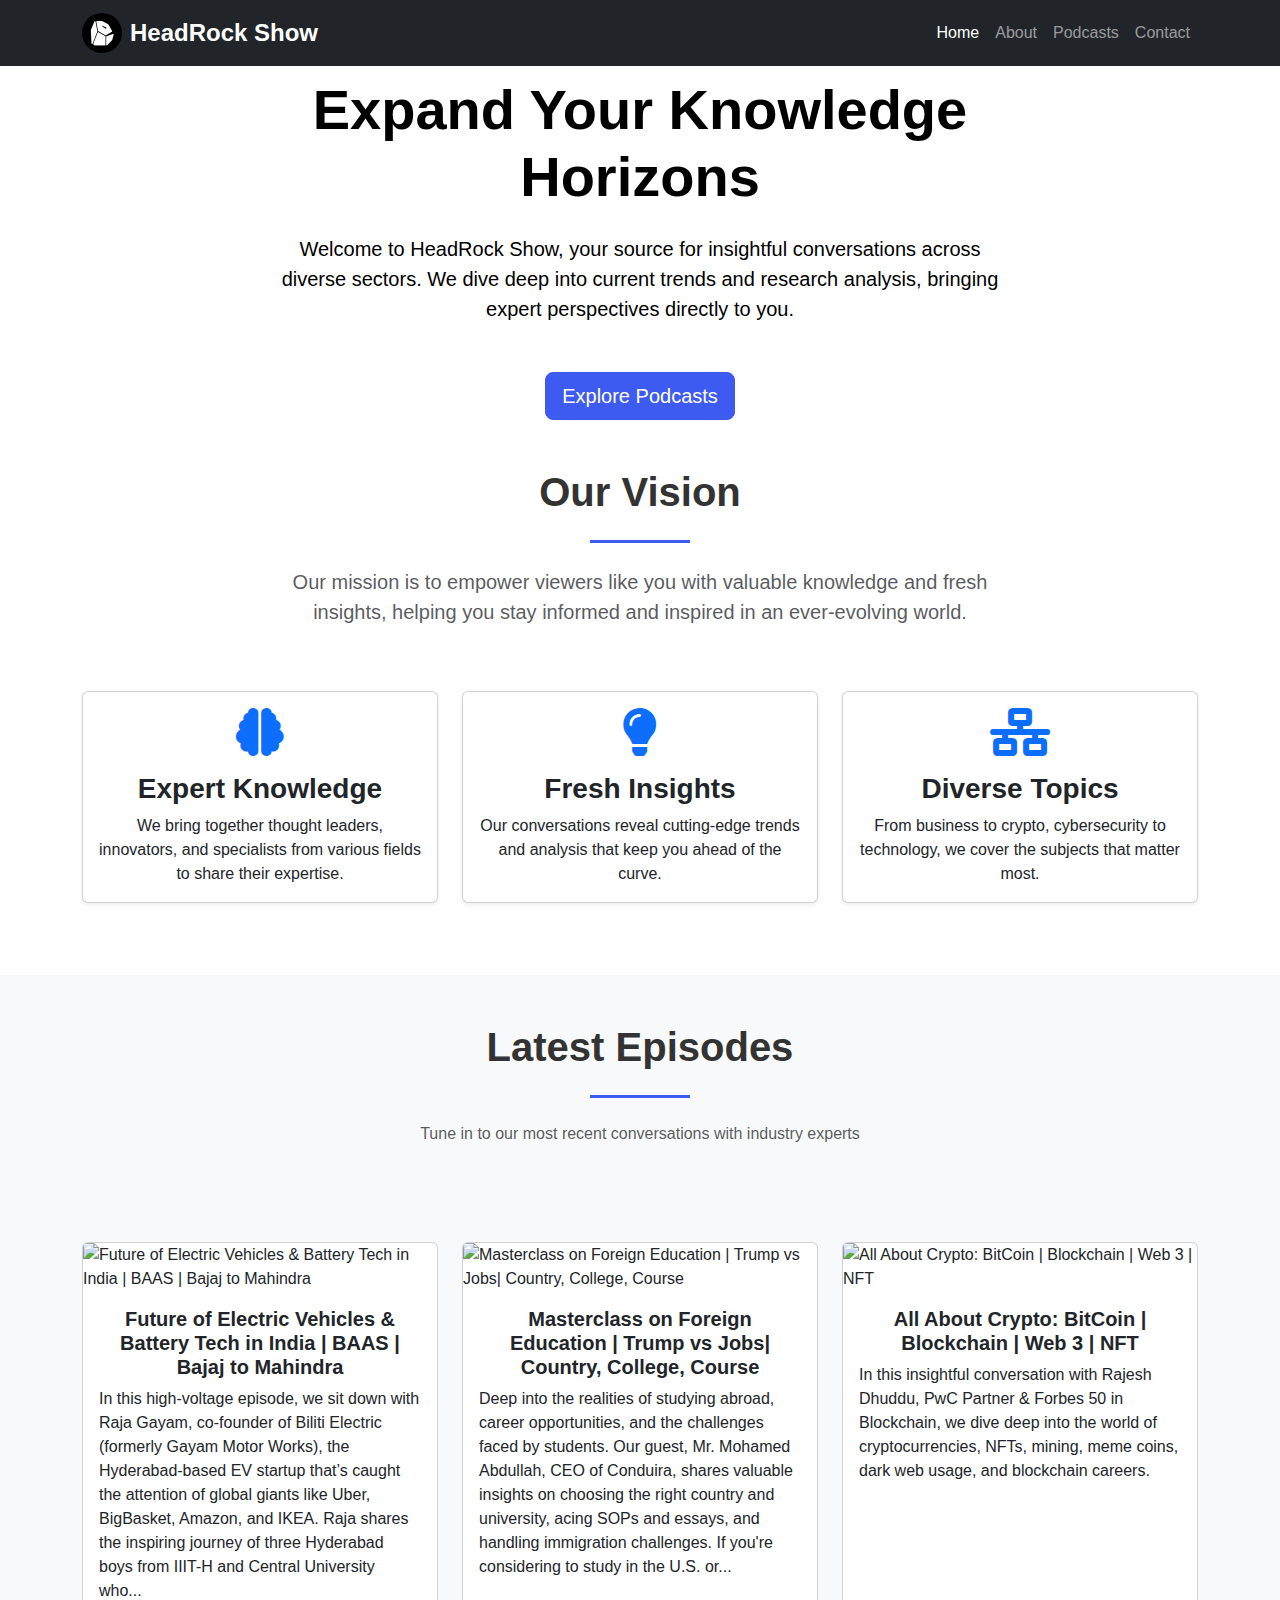
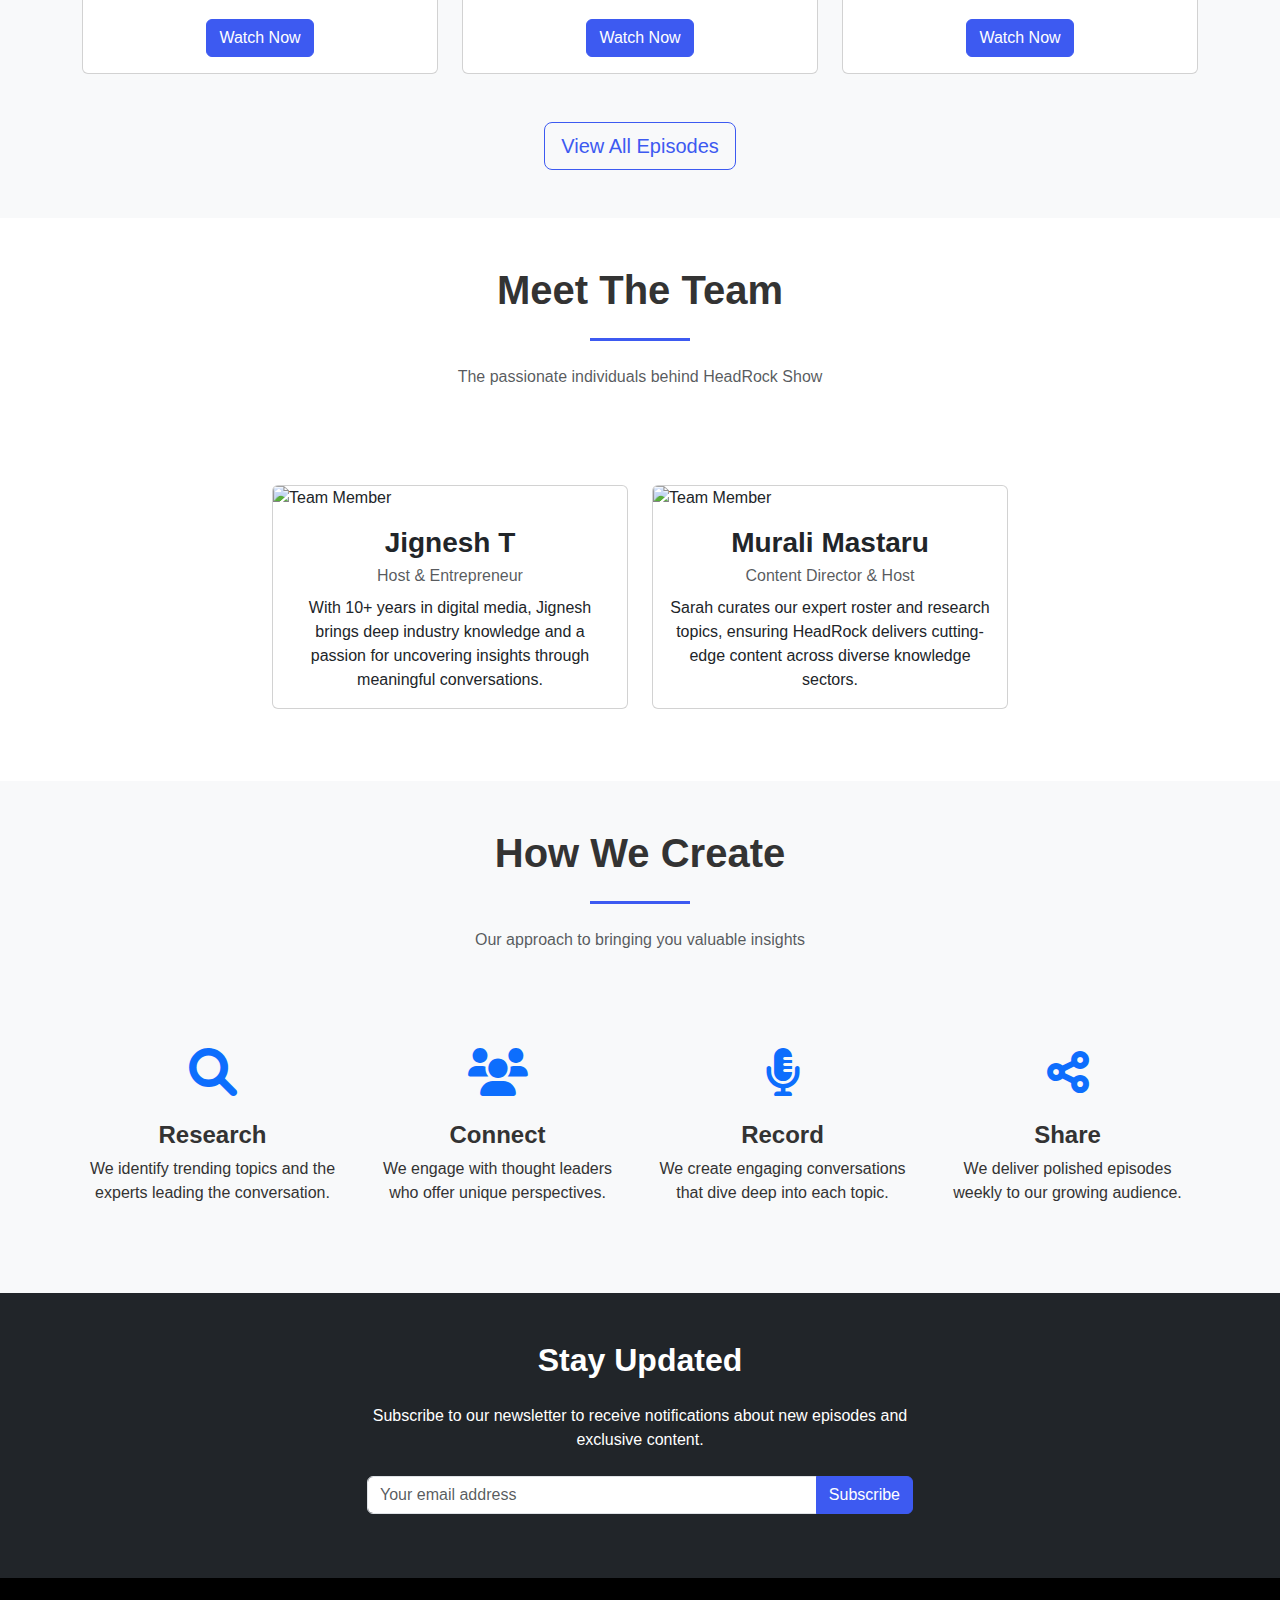
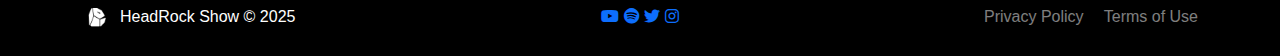
==== index.html @ 4a5c7bd9 "first basic website with index page functionality" ====
<!DOCTYPE html>
<html lang="en">
<head>
    <meta charset="UTF-8">
    <meta name="viewport" content="width=device-width, initial-scale=1.0">
    <meta name="description" content="HeadRock Show - Insightful conversations across diverse sectors with expert perspectives">
    <title>HeadRock Show - Knowledge Podcasts</title>
    <!-- Bootstrap CSS -->
    <link href="https://cdn.jsdelivr.net/npm/bootstrap@5.3.0/dist/css/bootstrap.min.css" rel="stylesheet">
    <!-- Font Awesome -->
    <link rel="stylesheet" href="https://cdnjs.cloudflare.com/ajax/libs/font-awesome/6.0.0/css/all.min.css">
    <!-- Custom CSS -->
    <link rel="stylesheet" href="styles/styles.css">
    <!-- Favicon -->
    <link rel="icon" href="images/favicon.ico">
</head>
<body>
    <!-- Navigation -->
    <nav class="navbar navbar-expand-lg navbar-dark bg-dark fixed-top">
        <div class="container">
            <a class="navbar-brand d-flex align-items-center" href="index.html">
                <img src="images/headrock-logo.png" alt="HeadRock Show Logo" width="40" height="40" class="rounded-circle bg-dark">
                <span class="ms-2">HeadRock Show</span>
            </a>
            <button class="navbar-toggler" type="button" data-bs-toggle="collapse" data-bs-target="#navbarNav"
                    aria-controls="navbarNav" aria-expanded="false" aria-label="Toggle navigation">
                <span class="navbar-toggler-icon"></span>
            </button>
            <div class="collapse navbar-collapse" id="navbarNav">
                <ul class="navbar-nav ms-auto">
                    <li class="nav-item">
                        <a class="nav-link active" aria-current="page" href="index.html">Home</a>
                    </li>
                    <li class="nav-item">
                        <a class="nav-link" href="pages/about.html">About</a>
                    </li>
                    <li class="nav-item">
                        <a class="nav-link" href="pages/podcasts.html">Podcasts</a>
                    </li>
                    <li class="nav-item">
                        <a class="nav-link" href="pages/contact.html">Contact</a>
                    </li>
                </ul>
            </div>
        </div>
    </nav>

    <!-- Hero Section -->
   <header class="hero-section text-black text-center">
       <div class="container position-relative" style="z-index: 1;">
           <div class="row justify-content-center">
               <div class="col-lg-8">
                   <h1 class="display-4 fw-bold mb-4">Expand Your Knowledge Horizons</h1>
                   <p class="lead mb-5">Welcome to HeadRock Show, your source for insightful conversations across diverse sectors. We dive deep into current trends and research analysis, bringing expert perspectives directly to you.</p>
                   <a href="#latest-podcasts" class="btn btn-primary btn-lg">Explore Podcasts</a>
               </div>
           </div>
       </div>
   </header>

    <!-- About Section -->
    <section class="about-section py-5">
        <div class="container">
            <div class="row justify-content-center">
                <div class="col-lg-8 text-center">
                    <h2 class="section-heading">Our Vision</h2>
                    <hr class="divider my-4">
                    <p class="lead text-muted">
                        Our mission is to empower viewers like you with valuable knowledge and fresh insights,
                        helping you stay informed and inspired in an ever-evolving world.
                    </p>
                </div>
            </div>
            <div class="row mt-5">
                <div class="col-md-4 mb-4">
                    <div class="card h-100 shadow-sm">
                        <div class="card-body text-center">
                            <i class="fas fa-brain fa-3x mb-3 text-primary"></i>
                            <h3 class="card-title">Expert Knowledge</h3>
                            <p class="card-text">We bring together thought leaders, innovators, and specialists from various fields to share their expertise.</p>
                        </div>
                    </div>
                </div>
                <div class="col-md-4 mb-4">
                    <div class="card h-100 shadow-sm">
                        <div class="card-body text-center">
                            <i class="fas fa-lightbulb fa-3x mb-3 text-primary"></i>
                            <h3 class="card-title">Fresh Insights</h3>
                            <p class="card-text">Our conversations reveal cutting-edge trends and analysis that keep you ahead of the curve.</p>
                        </div>
                    </div>
                </div>
                <div class="col-md-4 mb-4">
                    <div class="card h-100 shadow-sm">
                        <div class="card-body text-center">
                            <i class="fas fa-network-wired fa-3x mb-3 text-primary"></i>
                            <h3 class="card-title">Diverse Topics</h3>
                            <p class="card-text">From business to crypto, cybersecurity to technology, we cover the subjects that matter most.</p>
                        </div>
                    </div>
                </div>
            </div>
        </div>
    </section>

    <!-- Latest Podcasts Section -->
    <section id="latest-podcasts" class="podcasts-section py-5 bg-light">
        <div class="container">
            <div class="row mb-5">
                <div class="col-12 text-center">
                    <h2 class="section-heading">Latest Episodes</h2>
                    <hr class="divider my-4">
                    <p class="text-muted mb-5">Tune in to our most recent conversations with industry experts</p>
                </div>
            </div>
            <div class="row g-4" id="podcast-container">
                <!-- Podcast items will be inserted here by JavaScript -->
            </div>
            <div class="row mt-5">
                <div class="col-12 text-center">
                    <a href="pages/podcasts.html" class="btn btn-outline-primary btn-lg">View All Episodes</a>
                </div>
            </div>
        </div>
    </section>

    <!-- Team Section -->
    <section class="team-section py-5">
        <div class="container">
            <div class="row mb-5">
                <div class="col-12 text-center">
                    <h2 class="section-heading">Meet The Team</h2>
                    <hr class="divider my-4">
                    <p class="text-muted mb-5">The passionate individuals behind HeadRock Show</p>
                </div>
            </div>
            <div class="row justify-content-center">
                <div class="col-lg-4 col-md-6 mb-4">
                    <div class="card team-card h-100">
                        <img src="images/team/jignesh.jpg" class="card-img-top" alt="Team Member">
                        <div class="card-body text-center">
                            <h3 class="card-title">Jignesh T</h3>
                            <p class="card-subtitle mb-2 text-muted">Host & Entrepreneur</p>
                            <p class="card-text">With 10+ years in digital media, Jignesh brings deep industry knowledge and a passion for uncovering insights through meaningful conversations.</p>
                        </div>
                    </div>
                </div>
                <div class="col-lg-4 col-md-6 mb-4">
                    <div class="card team-card h-100">
                        <img src="images/team/murali.jpg" class="card-img-top" alt="Team Member">
                        <div class="card-body text-center">
                            <h3 class="card-title">Murali Mastaru</h3>
                            <p class="card-subtitle mb-2 text-muted">Content Director & Host</p>
                            <p class="card-text">Sarah curates our expert roster and research topics, ensuring HeadRock delivers cutting-edge content across diverse knowledge sectors.</p>
                        </div>
                    </div>
                </div>
            </div>
        </div>
    </section>

    <!-- Our Process Section -->
    <section class="process-section py-5 bg-light">
        <div class="container">
            <div class="row mb-5">
                <div class="col-12 text-center">
                    <h2 class="section-heading">How We Create</h2>
                    <hr class="divider my-4">
                    <p class="text-muted mb-5">Our approach to bringing you valuable insights</p>
                </div>
            </div>
            <div class="row">
                <div class="col-md-3 mb-4">
                    <div class="process-step text-center">
                        <div class="process-icon">
                            <i class="fas fa-search fa-3x text-primary"></i>
                        </div>
                        <h4 class="mt-4">Research</h4>
                        <p>We identify trending topics and the experts leading the conversation.</p>
                    </div>
                </div>
                <div class="col-md-3 mb-4">
                    <div class="process-step text-center">
                        <div class="process-icon">
                            <i class="fas fa-users fa-3x text-primary"></i>
                        </div>
                        <h4 class="mt-4">Connect</h4>
                        <p>We engage with thought leaders who offer unique perspectives.</p>
                    </div>
                </div>
                <div class="col-md-3 mb-4">
                    <div class="process-step text-center">
                        <div class="process-icon">
                            <i class="fas fa-microphone-alt fa-3x text-primary"></i>
                        </div>
                        <h4 class="mt-4">Record</h4>
                        <p>We create engaging conversations that dive deep into each topic.</p>
                    </div>
                </div>
                <div class="col-md-3 mb-4">
                    <div class="process-step text-center">
                        <div class="process-icon">
                            <i class="fas fa-share-alt fa-3x text-primary"></i>
                        </div>
                        <h4 class="mt-4">Share</h4>
                        <p>We deliver polished episodes weekly to our growing audience.</p>
                    </div>
                </div>
            </div>
        </div>
    </section>

    <!-- Newsletter Section -->
    <section class="newsletter-section py-5 bg-dark text-white">
        <div class="container">
            <div class="row justify-content-center">
                <div class="col-lg-6 text-center">
                    <h2 class="mb-4">Stay Updated</h2>
                    <p class="mb-4">Subscribe to our newsletter to receive notifications about new episodes and exclusive content.</p>
                    <form class="newsletter-form">
                        <div class="input-group mb-3">
                            <input type="email" class="form-control" placeholder="Your email address" aria-label="Email address" required>
                            <button class="btn btn-primary" type="submit">Subscribe</button>
                        </div>
                    </form>
                </div>
            </div>
        </div>
    </section>

    <!-- Footer -->
    <footer class="footer py-4 bg-black text-white">
        <div class="container">
            <div class="row align-items-center">
                <div class="col-lg-4 text-lg-start mb-3 mb-lg-0">
                    <div class="d-flex align-items-center">
                        <img src="images/headrock-logo.png" alt="HeadRock Show Logo" width="30" height="30" class="me-2">
                        <span>HeadRock Show &copy; 2025</span>
                    </div>
                </div>
                <div class="col-lg-4 text-lg-center mb-3 mb-lg-0">
                    <a href="https://www.youtube.com/@HeadRockShow" class="social-link"><i class="fab fa-youtube"></i></a>
                    <a href="https://open.spotify.com/show/0QrUHwykuc8BdGKto3qQvy" class="social-link"><i class="fab fa-spotify"></i></a>
                    <a href="https://www.x.com/headrockshow/" class="social-link"><i class="fab fa-twitter"></i></a>
                    <a href="https://www.instagram.com/headrockshow/" class="social-link"><i class="fab fa-instagram"></i></a>
                </div>
                <div class="col-lg-4 text-lg-end">
                    <a href="privacy.html" class="text-decoration-none me-3 text-white-50">Privacy Policy</a>
                    <a href="terms.html" class="text-decoration-none text-white-50">Terms of Use</a>
                </div>
            </div>
        </div>
    </footer>

    <!-- Bootstrap JS Bundle with Popper -->
    <script src="https://cdn.jsdelivr.net/npm/bootstrap@5.3.0/dist/js/bootstrap.bundle.min.js"></script>
    <!-- Custom JS -->
    <script src="js/podcasts.js"></script>
    <script src="js/main.js"></script>
</body>
</html>
---- styles/styles.css ----
/* General Styles */
:root {
    --primary-color: #3d5af1;
    --primary-dark: #2a3eb1;
    --secondary-color: #ff5722;
    --dark-color: #212529;
    --light-color: #f8f9fa;
    --text-color: #333333;
    --text-muted: #6c757d;
}

body {
    font-family: 'Segoe UI', Tahoma, Geneva, Verdana, sans-serif;
    color: var(--text-color);
    padding-top: 76px; /* Adjust for fixed navbar */
}

/* Typography */
h1, h2, h3, h4, h5, h6 {
    font-weight: 600;
}

.section-heading {
    font-size: 2.5rem;
    font-weight: 700;
}

/* Dividers */
.divider {
    max-width: 6.25rem;
    border-width: 0.2rem;
    border-color: var(--primary-color);
    margin: 1.5rem auto;  /* Centers the divider */
    opacity: 1;
}

/* Buttons */
.btn-primary {
    background-color: var(--primary-color);
    border-color: var(--primary-color);
}

.btn-primary:hover {
    background-color: var(--primary-dark);
    border-color: var(--primary-dark);
}

.btn-outline-primary {
    color: var(--primary-color);
    border-color: var(--primary-color);
}

.btn-outline-primary:hover {
    background-color: var(--primary-color);
    border-color: var(--primary-color);
}

/* Navbar */
/* Navbar */
.navbar {
    z-index: 9999;
    position: fixed;
    top: 0;
    width: 100%;


.navbar-brand {
    font-weight: 700;
    font-size: 1.5rem;
}

.navbar-dark .navbar-nav .nav-link {
    color: rgba(255, 255, 255, 0.8);
    font-weight: 500;
    margin-left: 0.5rem;
    margin-right: 0.5rem;
}

.navbar-dark .navbar-nav .nav-link:hover,
.navbar-dark .navbar-nav .nav-link.active {
    color: white;
}

/* Hero Section */
.hero-section {
    background: linear-gradient(rgba(33, 37, 41, 0.75), rgba(33, 37, 41, 0.75)), url('images/hero-bg.jpg');
    background-position: center;
    background-repeat: no-repeat;
    background-size: cover;
    position: relative;
    min-height: 100vh;
    display: flex;
    align-items: center;
    margin-top: 0; /* Remove any top margin */
    padding-top: 76px; /* Match navbar height */
}

.hero-section::before {
    content: "";
    position: absolute;
    top: 0;
    left: 0;
    width: 100%;
    height: 100%;
    background-color: rgba(0, 0, 0, 0.4);
    z-index: 1;
}

.hero-section .container {
    position: relative;
    z-index: 2; /* Higher than the overlay */
}

.hero-section h1,
.hero-section p,
.hero-section a {
    text-shadow: 1px 1px 3px rgba(0, 0, 0, 0.5);
    color: white;
}
/* Podcast Cards */
.podcast-card {
    transition: transform 0.3s ease, box-shadow 0.3s ease;
    overflow: hidden;
}

.podcast-card:hover {
    transform: translateY(-5px);
    box-shadow: 0 0.5rem 1rem rgba(0, 0, 0, 0.15);
}

.podcast-card .card-img-top {
    height: 200px;
    object-fit: cover;
}

.podcast-card .category-badge {
    position: absolute;
    top: 10px;
    right: 10px;
    background-color: var(--primary-color);
    color: white;
    padding: 0.25rem 0.75rem;
    border-radius: 50px;
    font-size: 0.8rem;
    font-weight: 500;
}

.podcast-card .date {
    font-size: 0.85rem;
    color: var(--text-muted);
}

.podcast-card .btn-watch {
    background-color: var(--secondary-color);
    border-color: var(--secondary-color);
    color: white;
}

.podcast-card .btn-watch:hover {
    background-color: #e64a19;
    border-color: #e64a19;
}

/* Team Cards */
.team-card {
    transition: transform 0.3s ease;
}

.team-card:hover {
    transform: translateY(-5px);
}

.team-card img {
    height: 300px;
    object-fit: cover;
}

.team-card .social-icon {
    color: var(--primary-color);
    font-size: 1.2rem;
    margin: 0 0.5rem;
}

/* Process Section */
.process-icon {
    height: 100px;
    width: 100px;
    display: flex;
    align-items: center;
    justify-content: center;
    margin: 0 auto;
    background-color: rgba(61, 90, 241, 0.1);
    border-radius: 50%;
}

/* Social Links */
.social-link {
    font-size: 1.5rem;
    color: white;
    margin: 0 0.75rem;
    transition: color 0.3s ease;
}

.social-link:hover {
    color: #3d5af1;
}

/* Pagination */
.pagination .page-item.active .page-link {
    background-color: var(--primary-color);
    border-color: var(--primary-color);
}

.pagination .page-link {
    color: var(--primary-color);
}

/* Page Header */
.page-header {
    background: linear-gradient(rgba(33, 37, 41, 0.85), rgba(33, 37, 41, 0.85)), url('../images/page-header-bg.jpg');
    background-position: center;
    background-repeat: no-repeat;
    background-size: cover;
}

/* Media Queries */
@media (max-width: 768px) {
    .hero-section {
        padding-top: 7rem;
        padding-bottom: 7rem;
    }

    .section-heading {
        font-size: 2rem;
    }
}

/* Newsletter Form */
.newsletter-form .form-control {
    border-top-right-radius: 0;
    border-bottom-right-radius: 0;
}

.newsletter-form .btn {
    border-top-left-radius: 0;
    border-bottom-left-radius: 0;
}

/* Animations */
@keyframes fadeIn {
    from {
        opacity: 0;
        transform: translateY(20px);
    }
    to {
        opacity: 1;
        transform: translateY(0);
    }
}

.fade-in {
    animation: fadeIn 0.5s ease-out forwards;
}
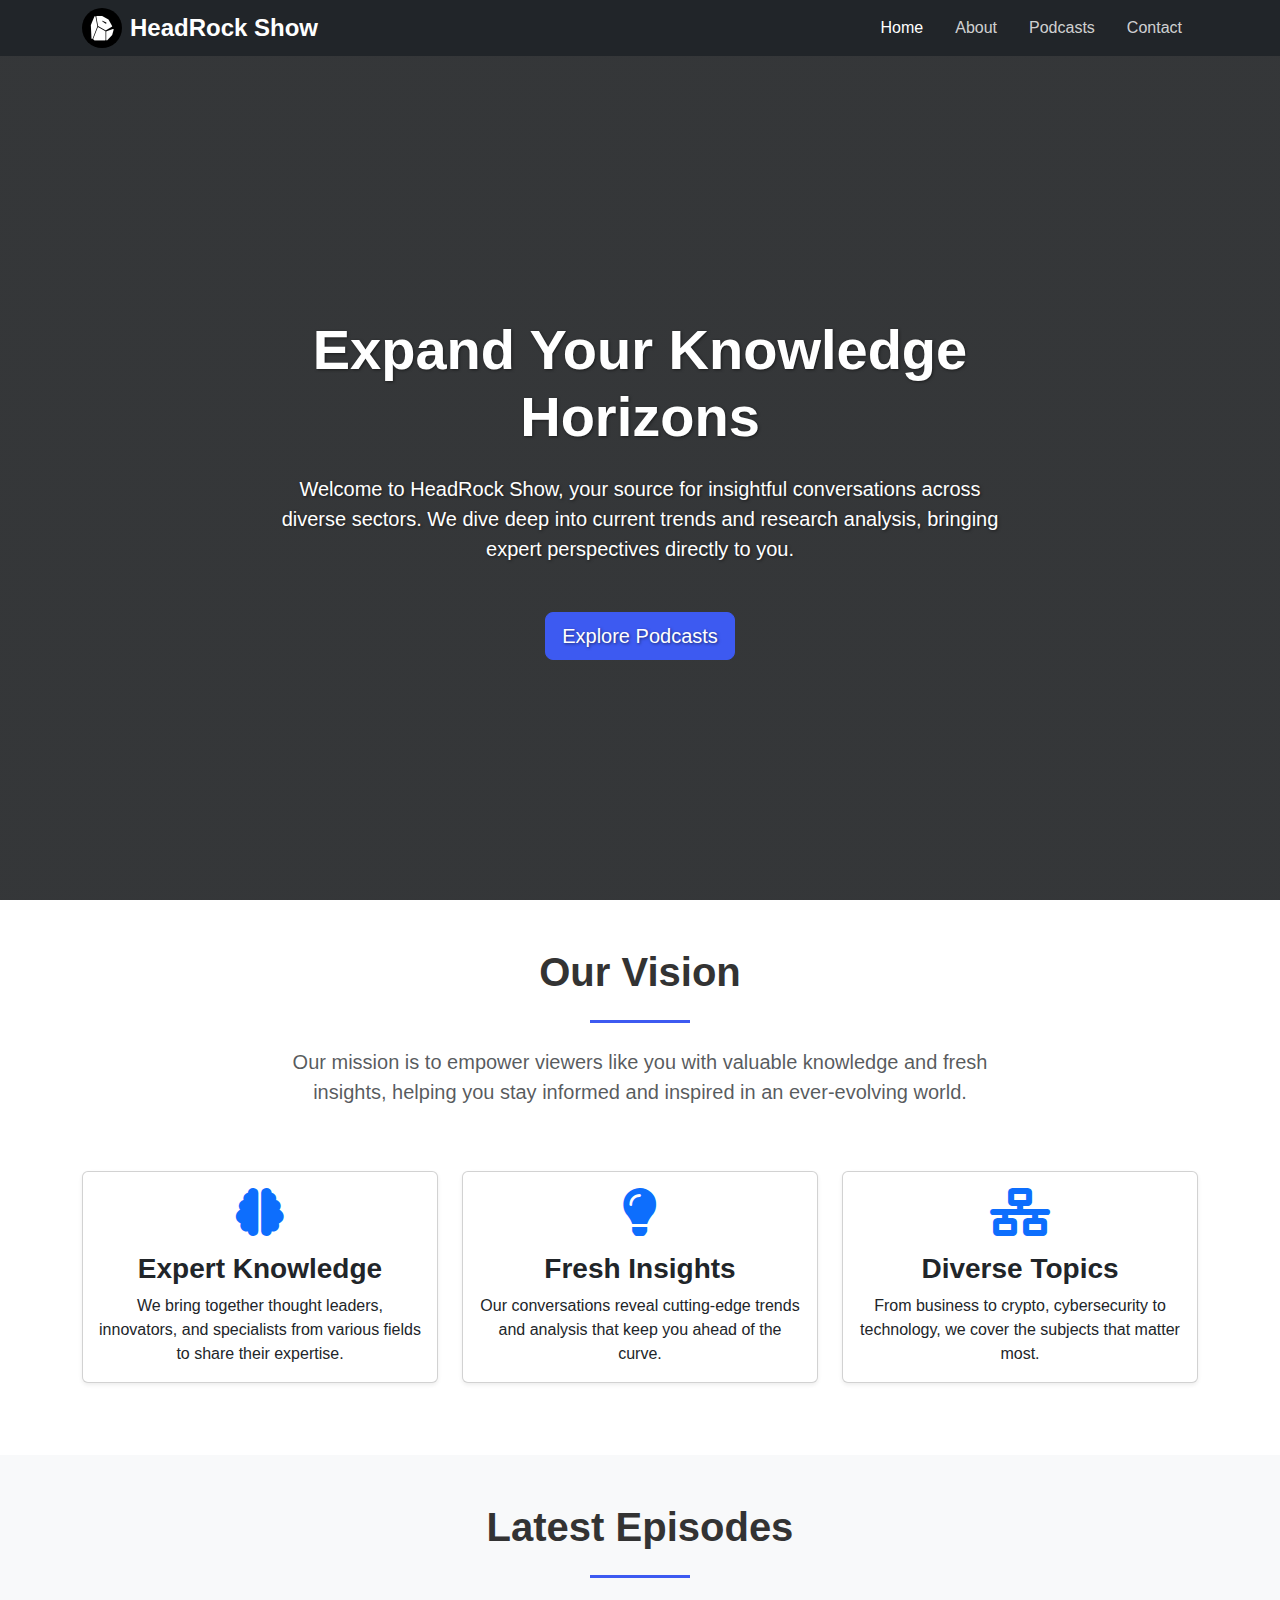
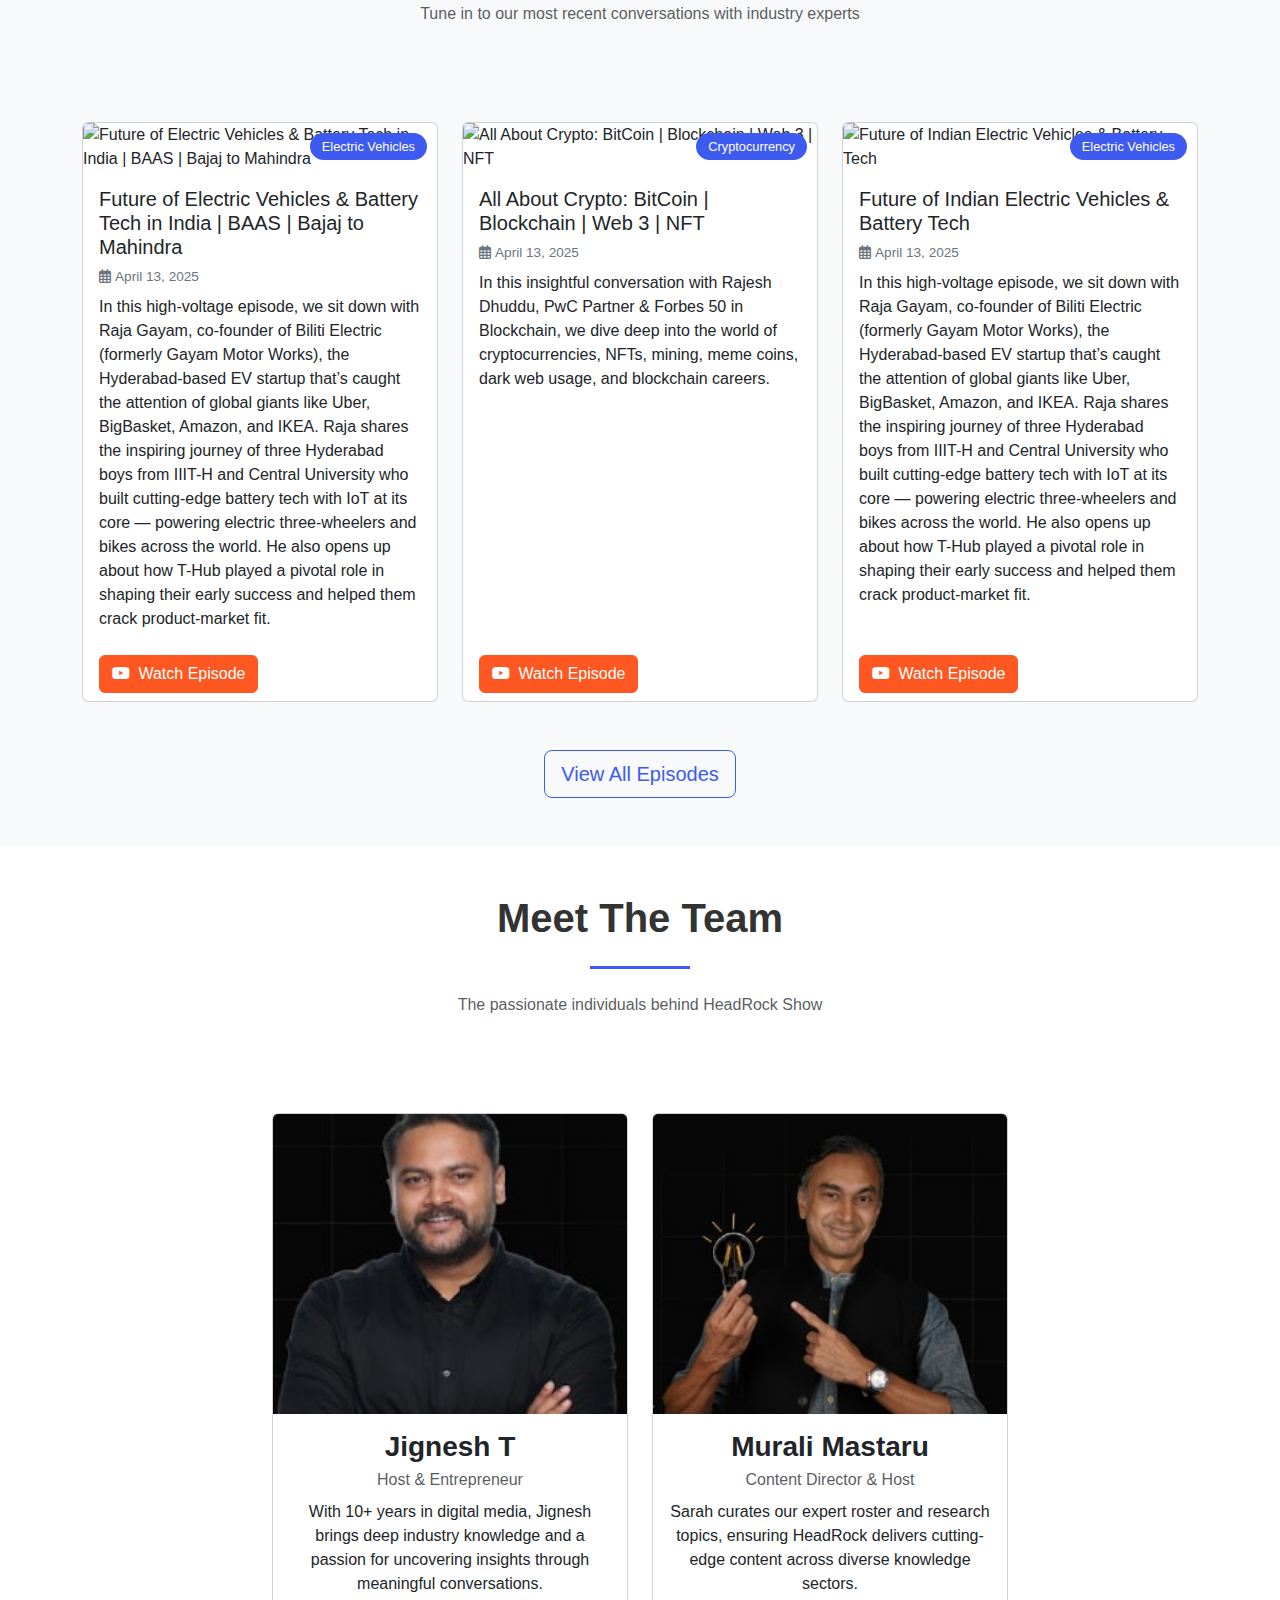
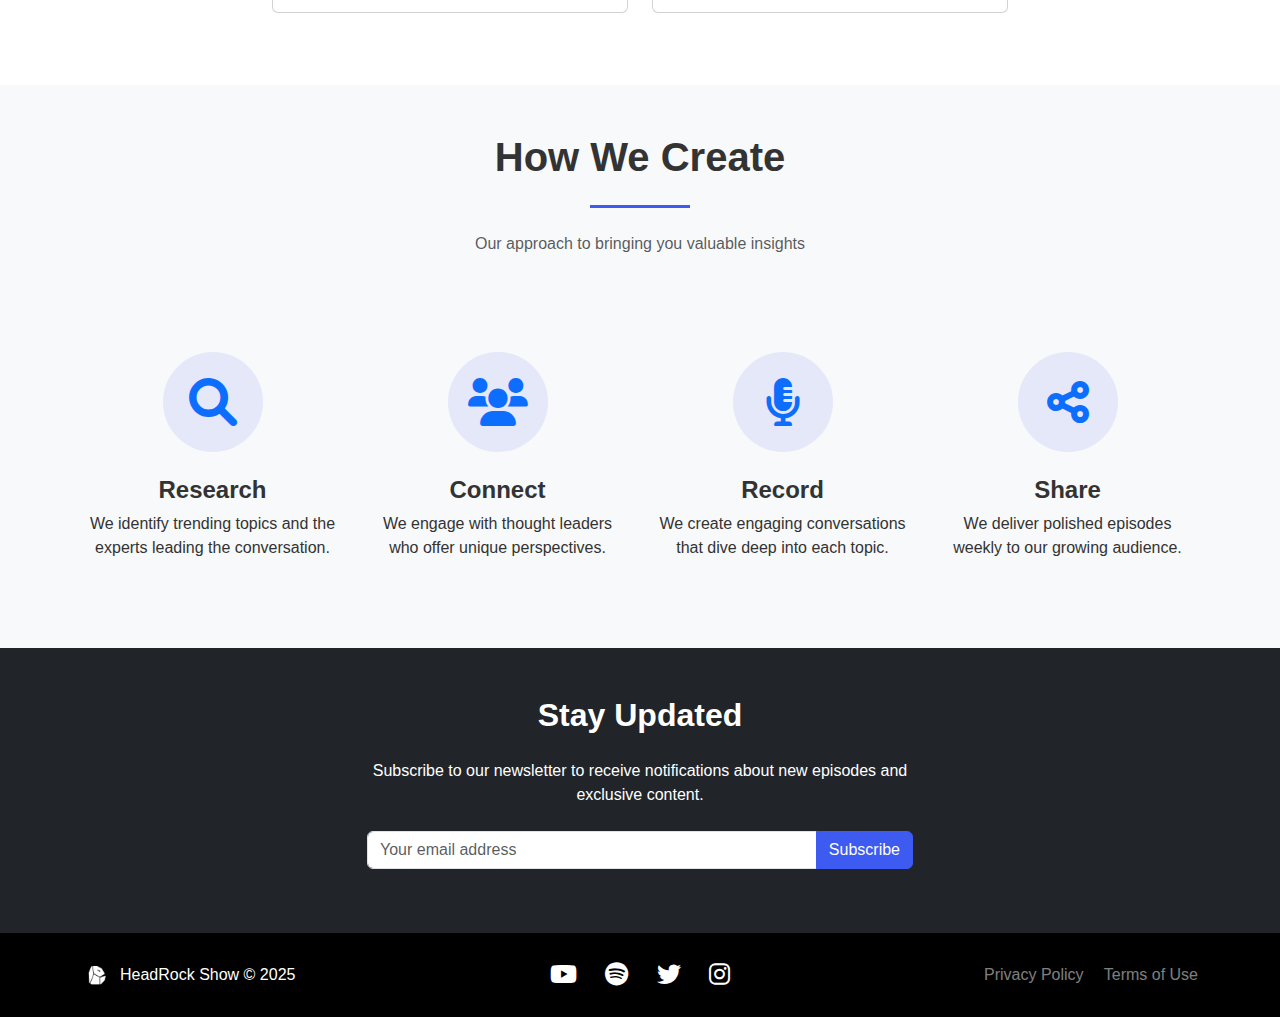
==== commit 391b9bcc: "second changes with more details" ====
--- a/index.html
+++ b/index.html
@@ -12,7 +12,7 @@
     <!-- Custom CSS -->
     <link rel="stylesheet" href="styles/styles.css">
     <!-- Favicon -->
-    <link rel="icon" href="images/favicon.ico">
+    <link rel="icon" href="images/headrock-logo.png" type="image/png">
 </head>
 <body>
     <!-- Navigation -->
--- a/styles/styles.css
+++ b/styles/styles.css
@@ -12,7 +12,11 @@
 body {
     font-family: 'Segoe UI', Tahoma, Geneva, Verdana, sans-serif;
     color: var(--text-color);
-    padding-top: 76px; /* Adjust for fixed navbar */
+    padding-top: 0px; /* Adjust for fixed navbar */
+    margin: 0;
+    min-height: 100vh;
+    display: flex;
+    flex-direction: column;
 }
 
 /* Typography */
@@ -55,14 +59,16 @@
     border-color: var(--primary-color);
 }
 
-/* Navbar */
 /* Navbar */
 .navbar {
     z-index: 9999;
     position: fixed;
     top: 0;
     width: 100%;
-
+    height: 56px;
+    margin-bottom: 0;
+    border-bottom: 0;
+}
 
 .navbar-brand {
     font-weight: 700;
@@ -192,13 +198,20 @@
     background-color: rgba(61, 90, 241, 0.1);
     border-radius: 50%;
 }
-
+.footer {
+    flex-shrink: 0;
+    margin-top: auto;
+    padding: 1.5rem 0;
+    background-color: #000;
+    color: #fff;
+}
 /* Social Links */
 .social-link {
     font-size: 1.5rem;
     color: white;
     margin: 0 0.75rem;
     transition: color 0.3s ease;
+    flex: 1 0 auto;
 }
 
 .social-link:hover {
@@ -217,10 +230,10 @@
 
 /* Page Header */
 .page-header {
-    background: linear-gradient(rgba(33, 37, 41, 0.85), rgba(33, 37, 41, 0.85)), url('../images/page-header-bg.jpg');
-    background-position: center;
-    background-repeat: no-repeat;
-    background-size: cover;
+    margin-top: 56px;
+    margin-bottom: 0;
+    padding: 40px 0;
+    background: linear-gradient(rgba(33, 37, 41, 0.75), rgba(33, 37, 41, 0.75));
 }
 
 /* Media Queries */
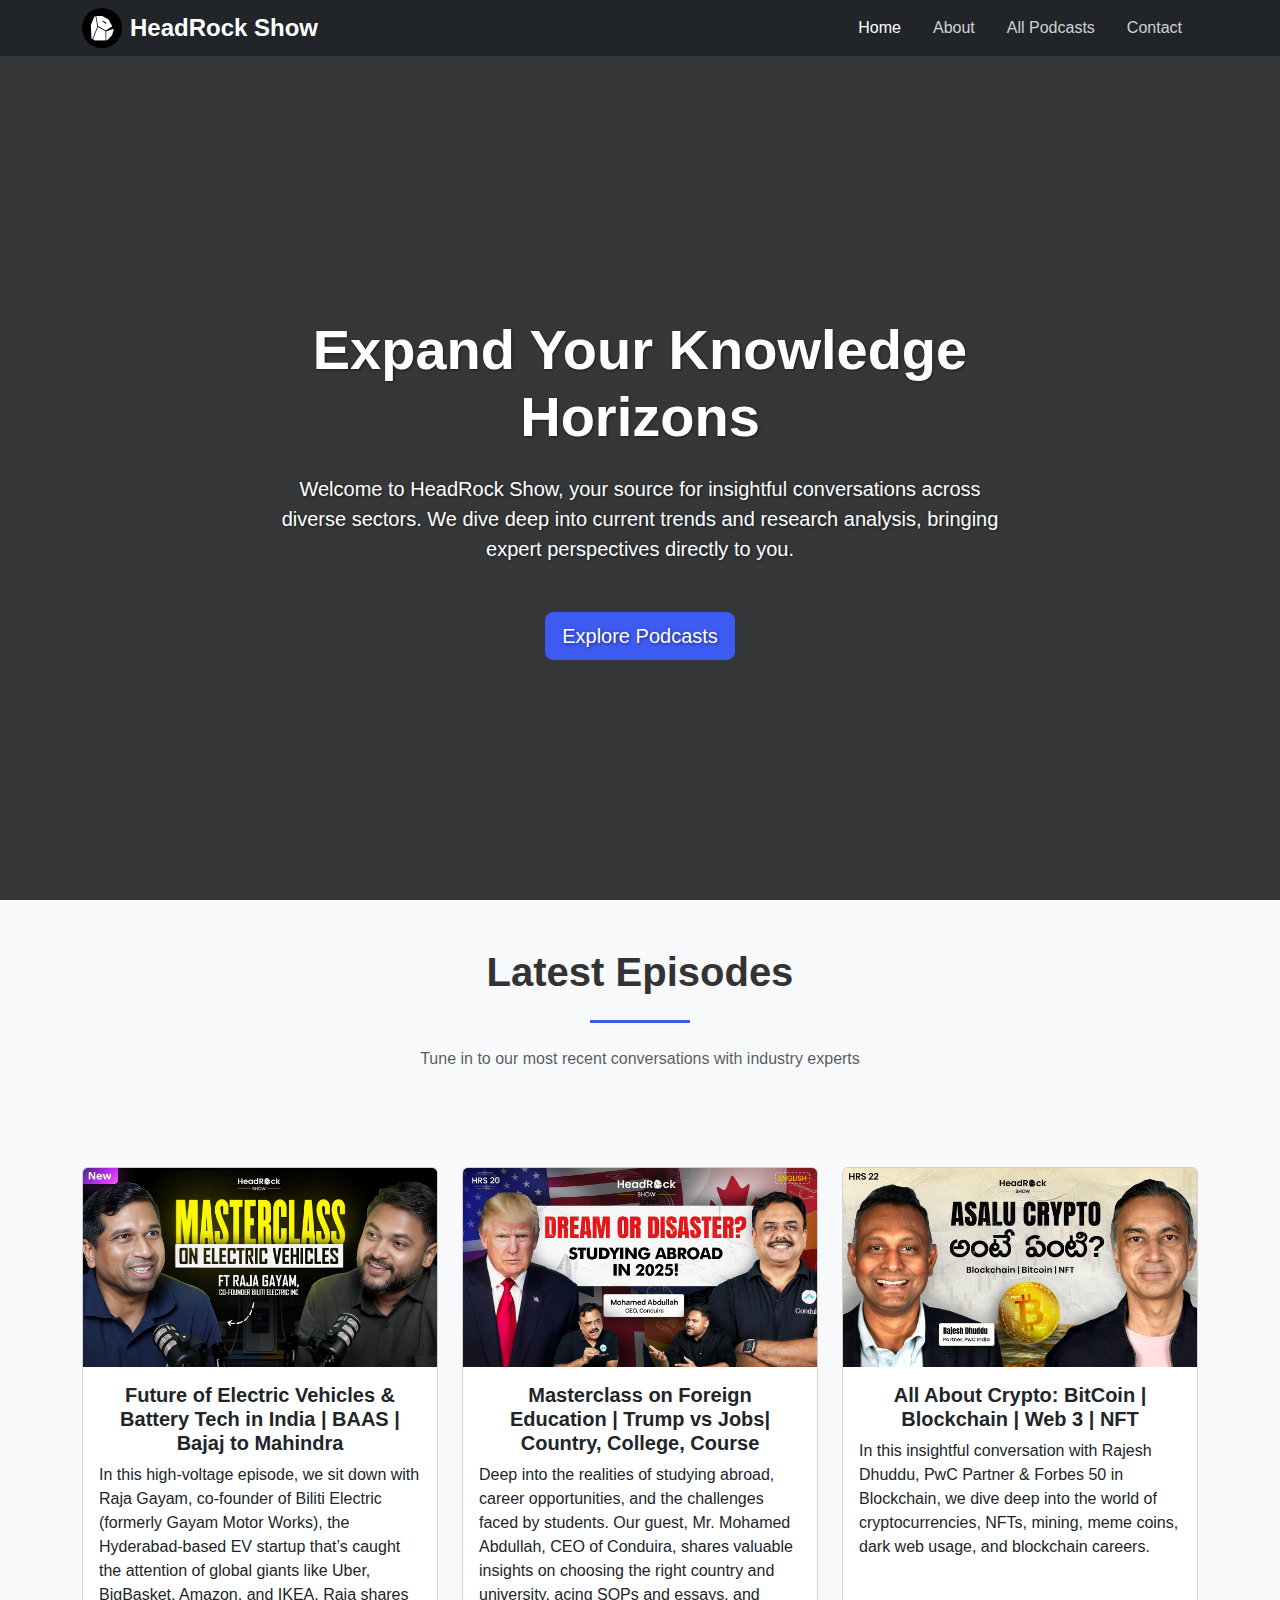
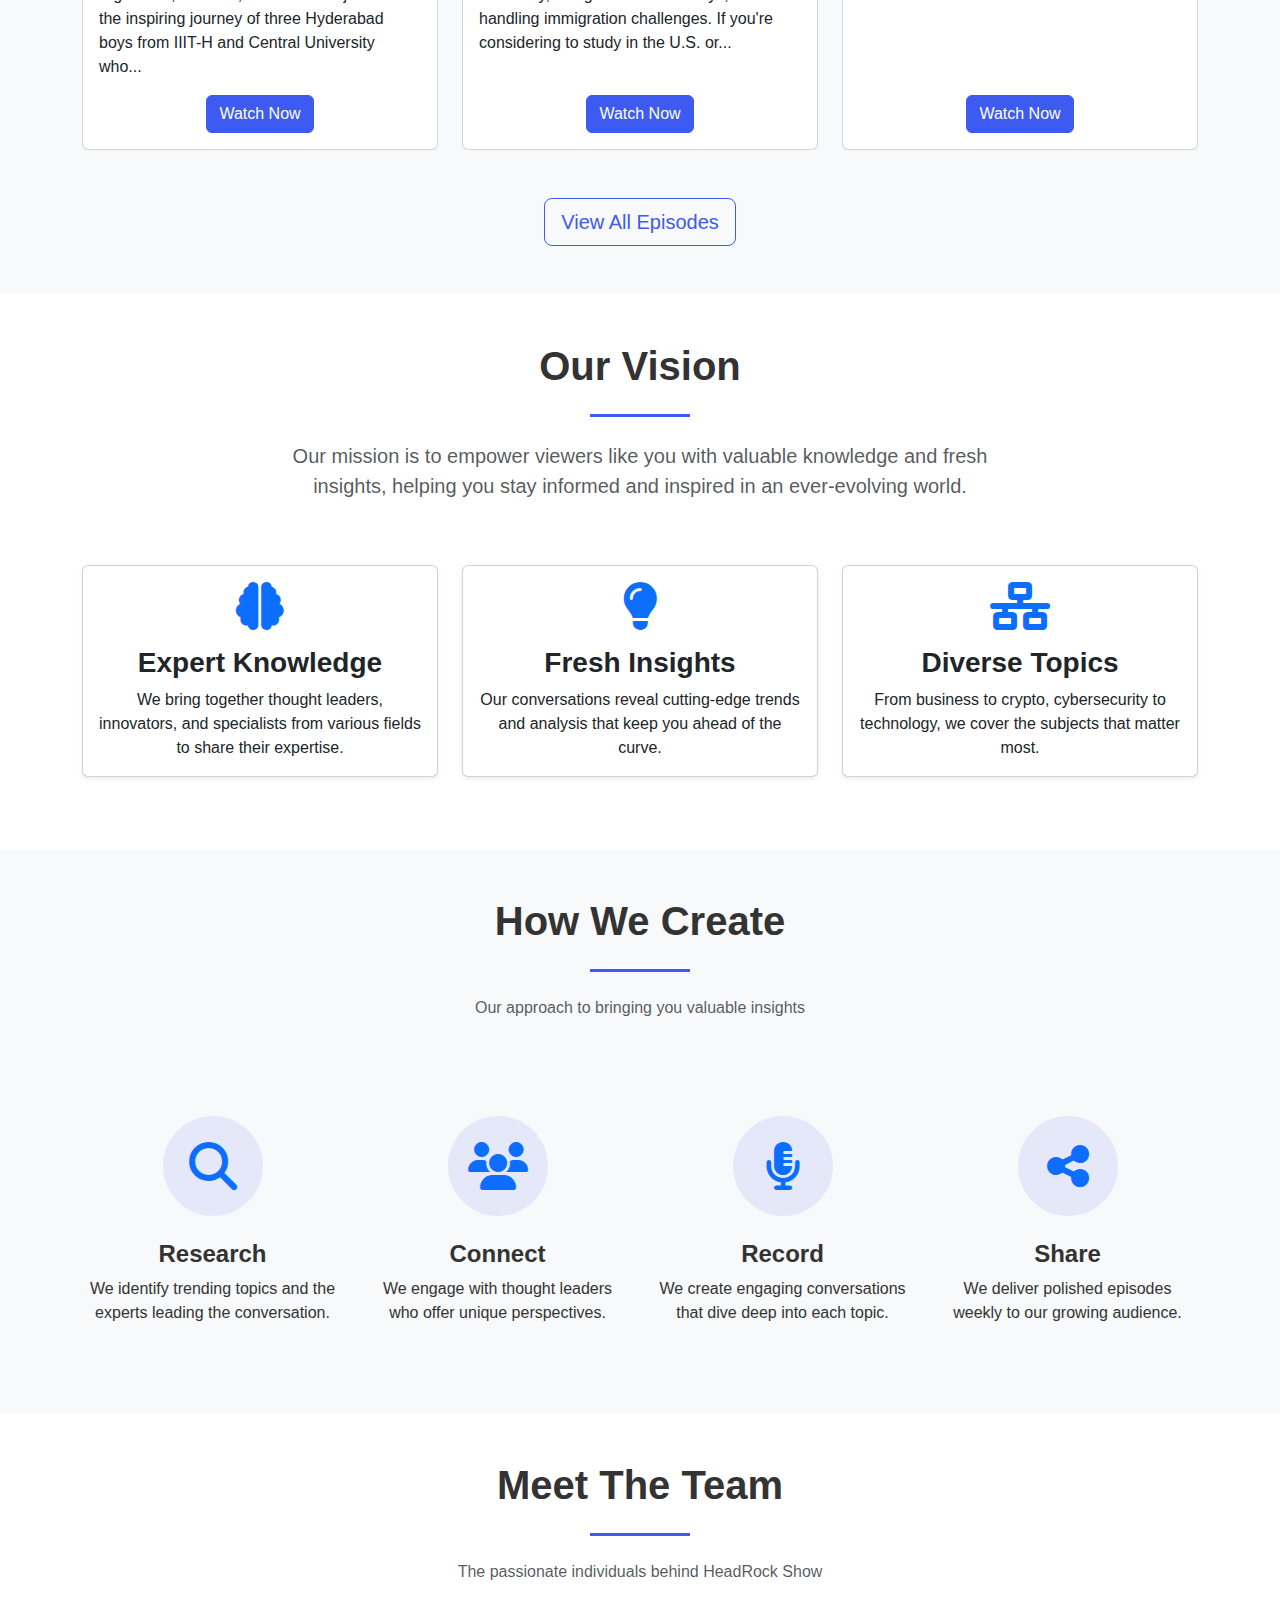
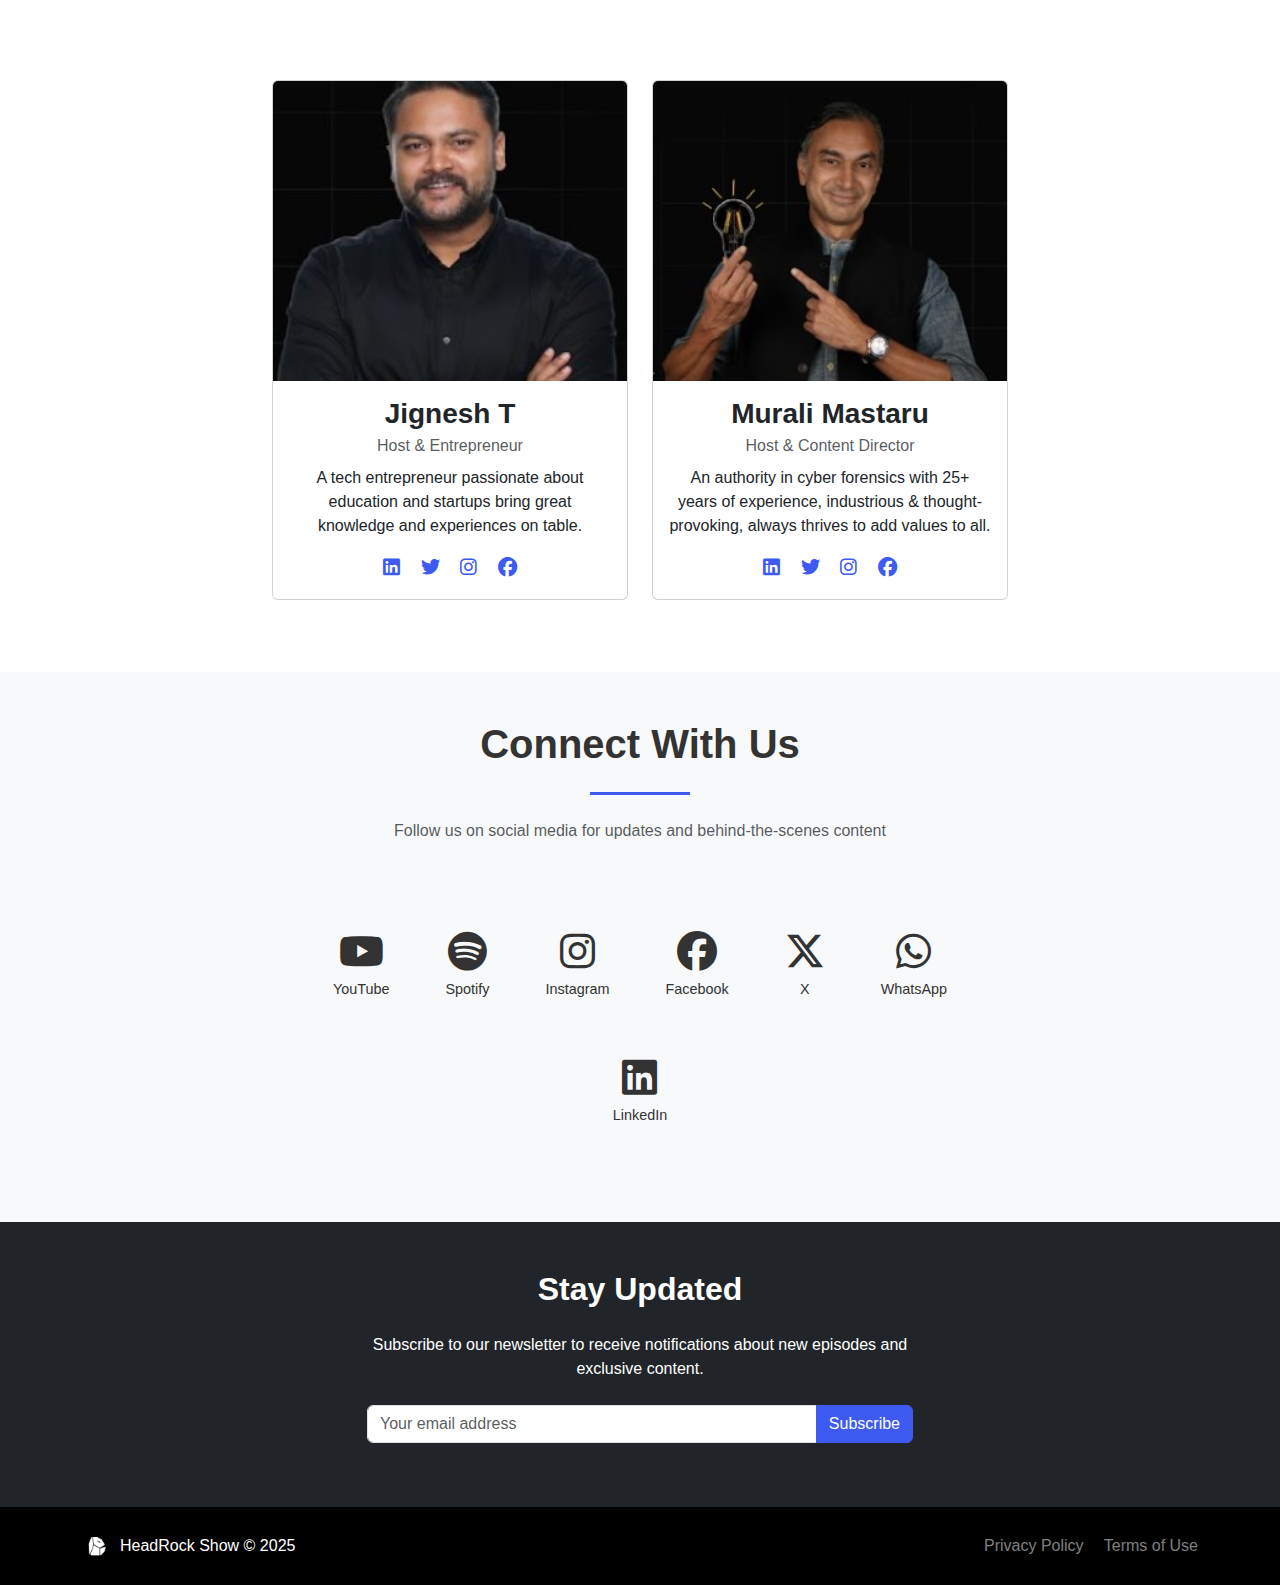
==== commit 959baf3c: "changes in home pages added social media major links as contact or connect" ====
--- a/index.html
+++ b/index.html
@@ -8,7 +8,7 @@
     <!-- Bootstrap CSS -->
     <link href="https://cdn.jsdelivr.net/npm/bootstrap@5.3.0/dist/css/bootstrap.min.css" rel="stylesheet">
     <!-- Font Awesome -->
-    <link rel="stylesheet" href="https://cdnjs.cloudflare.com/ajax/libs/font-awesome/6.0.0/css/all.min.css">
+    <link rel="stylesheet" href="https://cdnjs.cloudflare.com/ajax/libs/font-awesome/6.5.1/css/all.min.css">
     <!-- Custom CSS -->
     <link rel="stylesheet" href="styles/styles.css">
     <!-- Favicon -->
@@ -18,7 +18,7 @@
     <!-- Navigation -->
     <nav class="navbar navbar-expand-lg navbar-dark bg-dark fixed-top">
         <div class="container">
-            <a class="navbar-brand d-flex align-items-center" href="index.html">
+                <a class="navbar-brand d-flex align-items-center" href="">
                 <img src="images/headrock-logo.png" alt="HeadRock Show Logo" width="40" height="40" class="rounded-circle bg-dark">
                 <span class="ms-2">HeadRock Show</span>
             </a>
@@ -32,13 +32,13 @@
                         <a class="nav-link active" aria-current="page" href="index.html">Home</a>
                     </li>
                     <li class="nav-item">
-                        <a class="nav-link" href="pages/about.html">About</a>
+                        <a class="nav-link" href="#about">About</a>
                     </li>
                     <li class="nav-item">
-                        <a class="nav-link" href="pages/podcasts.html">Podcasts</a>
+                        <a class="nav-link" href="pages/podcasts.html">All Podcasts</a>
                     </li>
                     <li class="nav-item">
-                        <a class="nav-link" href="pages/contact.html">Contact</a>
+                        <a class="nav-link" href="#connect">Contact</a>
                     </li>
                 </ul>
             </div>
@@ -58,8 +58,29 @@
        </div>
    </header>
 
+    <!-- Latest Podcasts Section -->
+    <section id="latest-podcasts" class="podcasts-section py-5 bg-light">
+        <div class="container">
+            <div class="row mb-5">
+                <div class="col-12 text-center">
+                    <h2 class="section-heading">Latest Episodes</h2>
+                    <hr class="divider my-4">
+                    <p class="text-muted mb-5">Tune in to our most recent conversations with industry experts</p>
+                </div>
+            </div>
+            <div class="row g-4" id="podcast-container">
+                <!-- Podcast items will be inserted here by JavaScript -->
+            </div>
+            <div class="row mt-5">
+                <div class="col-12 text-center">
+                    <a href="pages/podcasts.html" class="btn btn-outline-primary btn-lg">View All Episodes</a>
+                </div>
+            </div>
+        </div>
+    </section>
+
     <!-- About Section -->
-    <section class="about-section py-5">
+    <section id ="about" class="about-section py-5">
         <div class="container">
             <div class="row justify-content-center">
                 <div class="col-lg-8 text-center">
@@ -103,62 +124,6 @@
         </div>
     </section>
 
-    <!-- Latest Podcasts Section -->
-    <section id="latest-podcasts" class="podcasts-section py-5 bg-light">
-        <div class="container">
-            <div class="row mb-5">
-                <div class="col-12 text-center">
-                    <h2 class="section-heading">Latest Episodes</h2>
-                    <hr class="divider my-4">
-                    <p class="text-muted mb-5">Tune in to our most recent conversations with industry experts</p>
-                </div>
-            </div>
-            <div class="row g-4" id="podcast-container">
-                <!-- Podcast items will be inserted here by JavaScript -->
-            </div>
-            <div class="row mt-5">
-                <div class="col-12 text-center">
-                    <a href="pages/podcasts.html" class="btn btn-outline-primary btn-lg">View All Episodes</a>
-                </div>
-            </div>
-        </div>
-    </section>
-
-    <!-- Team Section -->
-    <section class="team-section py-5">
-        <div class="container">
-            <div class="row mb-5">
-                <div class="col-12 text-center">
-                    <h2 class="section-heading">Meet The Team</h2>
-                    <hr class="divider my-4">
-                    <p class="text-muted mb-5">The passionate individuals behind HeadRock Show</p>
-                </div>
-            </div>
-            <div class="row justify-content-center">
-                <div class="col-lg-4 col-md-6 mb-4">
-                    <div class="card team-card h-100">
-                        <img src="images/team/jignesh.jpg" class="card-img-top" alt="Team Member">
-                        <div class="card-body text-center">
-                            <h3 class="card-title">Jignesh T</h3>
-                            <p class="card-subtitle mb-2 text-muted">Host & Entrepreneur</p>
-                            <p class="card-text">With 10+ years in digital media, Jignesh brings deep industry knowledge and a passion for uncovering insights through meaningful conversations.</p>
-                        </div>
-                    </div>
-                </div>
-                <div class="col-lg-4 col-md-6 mb-4">
-                    <div class="card team-card h-100">
-                        <img src="images/team/murali.jpg" class="card-img-top" alt="Team Member">
-                        <div class="card-body text-center">
-                            <h3 class="card-title">Murali Mastaru</h3>
-                            <p class="card-subtitle mb-2 text-muted">Content Director & Host</p>
-                            <p class="card-text">Sarah curates our expert roster and research topics, ensuring HeadRock delivers cutting-edge content across diverse knowledge sectors.</p>
-                        </div>
-                    </div>
-                </div>
-            </div>
-        </div>
-    </section>
-
     <!-- Our Process Section -->
     <section class="process-section py-5 bg-light">
         <div class="container">
@@ -204,6 +169,100 @@
                         </div>
                         <h4 class="mt-4">Share</h4>
                         <p>We deliver polished episodes weekly to our growing audience.</p>
+                    </div>
+                </div>
+            </div>
+        </div>
+    </section>
+
+    <!-- Team Section -->
+   <section id="team" class="team-section py-5">
+       <div class="container">
+           <div class="row mb-5">
+               <div class="col-12 text-center">
+                   <h2 class="section-heading">Meet The Team</h2>
+                   <hr class="divider my-4">
+                   <p class="text-muted mb-5">The passionate individuals behind HeadRock Show</p>
+               </div>
+           </div>
+           <div class="row justify-content-center">
+               <div class="col-lg-4 col-md-6 mb-4">
+                   <div class="card team-card h-100">
+                       <img src="images/team/jignesh.jpg" class="card-img-top" alt="Team Member">
+                       <div class="card-body text-center">
+                           <h3 class="card-title">Jignesh T</h3>
+                           <p class="card-subtitle mb-2 text-muted">Host & Entrepreneur</p>
+                           <p class="card-text">A tech entrepreneur passionate about education and startups bring great knowledge and experiences on table.</p>
+                           <div class="social-links mt-3">
+                               <a href="https://www.linkedin.com/in/jigneshtalasila/" class="social-icon" target="_blank"><i class="fab fa-linkedin"></i></a>
+                               <a href="https://www.x.com/jigneshtalasila/" class="social-icon" target="_blank"><i class="fab fa-twitter"></i></a>
+                               <a href="https://www.instagram.com/jigneshtalasila/" class="social-icon" target="_blank"><i class="fab fa-instagram"></i></a>
+                               <a href="https://www.facebook.com/jigneshtalasila/" class="social-icon" target="_blank"><i class="fab fa-facebook"></i></a>
+                           </div>
+                       </div>
+                   </div>
+               </div>
+               <div class="col-lg-4 col-md-6 mb-4">
+                   <div class="card team-card h-100">
+                       <img src="images/team/murali.jpg" class="card-img-top" alt="Team Member">
+                       <div class="card-body text-center">
+                           <h3 class="card-title">Murali Mastaru</h3>
+                           <p class="card-subtitle mb-2 text-muted">Host & Content Director</p>
+                           <p class="card-text">An authority in cyber forensics with 25+ years of experience, industrious & thought-provoking, always thrives to add values to all.</p>
+                           <div class="social-links mt-3">
+                               <a href="https://www.linkedin.com/in/murali-mastaru/" class="social-icon" target="_blank"><i class="fab fa-linkedin"></i></a>
+                               <a href="https://www.x.com/murali_mastaru/" class="social-icon" target="_blank"><i class="fab fa-twitter"></i></a>
+                               <a href="https://www.instagram.com/murali_mastaru/" class="social-icon" target="_blank"><i class="fab fa-instagram"></i></a>
+                               <a href="https://www.facebook.com/murali_mastaru/" class="social-icon" target="_blank"><i class="fab fa-facebook"></i></a>
+                           </div>
+                       </div>
+                   </div>
+               </div>
+           </div>
+       </div>
+   </section>
+
+    <!-- Social Media Section -->
+    <section id= "connect" class="social-media-section py-5">
+        <div class="container">
+            <div class="row text-center mb-4">
+                <div class="col-12">
+                    <h2 class="section-heading">Connect With Us</h2>
+                    <hr class="divider my-4">
+                    <p class="text-muted">Follow us on social media for updates and behind-the-scenes content</p>
+                </div>
+            </div>
+            <div class="row justify-content-center">
+                <div class="col-lg-8">
+                    <div class="social-media-links d-flex flex-wrap justify-content-center gap-4">
+                        <a href="https://www.youtube.com/@HeadRockShow" class="social-media-link youtube" target="_blank">
+                            <i class="fab fa-youtube"></i>
+                            <span>YouTube</span>
+                        </a>
+                        <a href="https://open.spotify.com/show/0QrUHwykuc8BdGKto3qQvy" class="social-media-link spotify" target="_blank">
+                            <i class="fab fa-spotify"></i>
+                            <span>Spotify</span>
+                        </a>
+                        <a href="https://www.instagram.com/headrockshow/" class="social-media-link instagram" target="_blank">
+                            <i class="fab fa-instagram"></i>
+                            <span>Instagram</span>
+                        </a>
+                        <a href="https://www.facebook.com/headrockshow/" class="social-media-link facebook" target="_blank">
+                            <i class="fab fa-facebook"></i>
+                            <span>Facebook</span>
+                        </a>
+                        <a href="https://www.x.com/headrockshow/" class="social-media-link x" target="_blank">
+                            <i class="fa-brands fa-x-twitter"></i>
+                            <span>X</span>
+                        </a>
+                        <a href="https://whatsapp.com/channel/headrockshow" class="social-media-link whatsapp" target="_blank">
+                            <i class="fab fa-whatsapp"></i>
+                            <span>WhatsApp</span>
+                        </a>
+                        <a href="https://www.linkedin.com/company/headrockshow/" class="social-media-link linkedin" target="_blank">
+                            <i class="fab fa-linkedin"></i>
+                            <span>LinkedIn</span>
+                        </a>
                     </div>
                 </div>
             </div>
@@ -231,20 +290,14 @@
     <!-- Footer -->
     <footer class="footer py-4 bg-black text-white">
         <div class="container">
-            <div class="row align-items-center">
-                <div class="col-lg-4 text-lg-start mb-3 mb-lg-0">
+            <div class="row align-items-center justify-content-between">
+                <div class="col-lg-6 text-lg-start mb-3 mb-lg-0">
                     <div class="d-flex align-items-center">
                         <img src="images/headrock-logo.png" alt="HeadRock Show Logo" width="30" height="30" class="me-2">
                         <span>HeadRock Show &copy; 2025</span>
                     </div>
                 </div>
-                <div class="col-lg-4 text-lg-center mb-3 mb-lg-0">
-                    <a href="https://www.youtube.com/@HeadRockShow" class="social-link"><i class="fab fa-youtube"></i></a>
-                    <a href="https://open.spotify.com/show/0QrUHwykuc8BdGKto3qQvy" class="social-link"><i class="fab fa-spotify"></i></a>
-                    <a href="https://www.x.com/headrockshow/" class="social-link"><i class="fab fa-twitter"></i></a>
-                    <a href="https://www.instagram.com/headrockshow/" class="social-link"><i class="fab fa-instagram"></i></a>
-                </div>
-                <div class="col-lg-4 text-lg-end">
+                <div class="col-lg-6 text-lg-end">
                     <a href="privacy.html" class="text-decoration-none me-3 text-white-50">Privacy Policy</a>
                     <a href="terms.html" class="text-decoration-none text-white-50">Terms of Use</a>
                 </div>
--- a/styles/styles.css
+++ b/styles/styles.css
@@ -89,7 +89,7 @@
 
 /* Hero Section */
 .hero-section {
-    background: linear-gradient(rgba(33, 37, 41, 0.75), rgba(33, 37, 41, 0.75)), url('images/hero-bg.jpg');
+    background: linear-gradient(rgba(33, 37, 41, 0.75), rgba(33, 37, 41, 0.75));
     background-position: center;
     background-repeat: no-repeat;
     background-size: cover;
@@ -273,4 +273,48 @@
 
 .fade-in {
     animation: fadeIn 0.5s ease-out forwards;
-}+}
+
+/* Social Media Section */
+.social-media-section {
+    background-color: #f8f9fa;
+}
+
+.social-media-links {
+    padding: 2rem 0;
+}
+
+.social-media-link {
+    display: flex;
+    flex-direction: column;
+    align-items: center;
+    text-decoration: none;
+    color: #333;
+    transition: transform 0.3s ease;
+    padding: 1rem;
+}
+
+.social-media-link:hover {
+    transform: translateY(-5px);
+}
+
+.social-media-link i {
+    font-size: 2.5rem;
+    margin-bottom: 0.5rem;
+}
+
+.social-media-link span {
+    font-size: 0.9rem;
+    font-weight: 500;
+}
+
+
+
+/* Platform-specific colors */
+.social-media-link.youtube:hover { color: #FF0000; }
+.social-media-link.spotify:hover { color: #1DB954; }
+.social-media-link.instagram:hover { color: #E4405F; }
+.social-media-link.facebook:hover { color: #1877F2; }
+.social-media-link.x:hover { color: #000000; }
+.social-media-link.whatsapp:hover { color: #25D366; }
+.social-media-link.linkedin:hover { color: #0A66C2; }